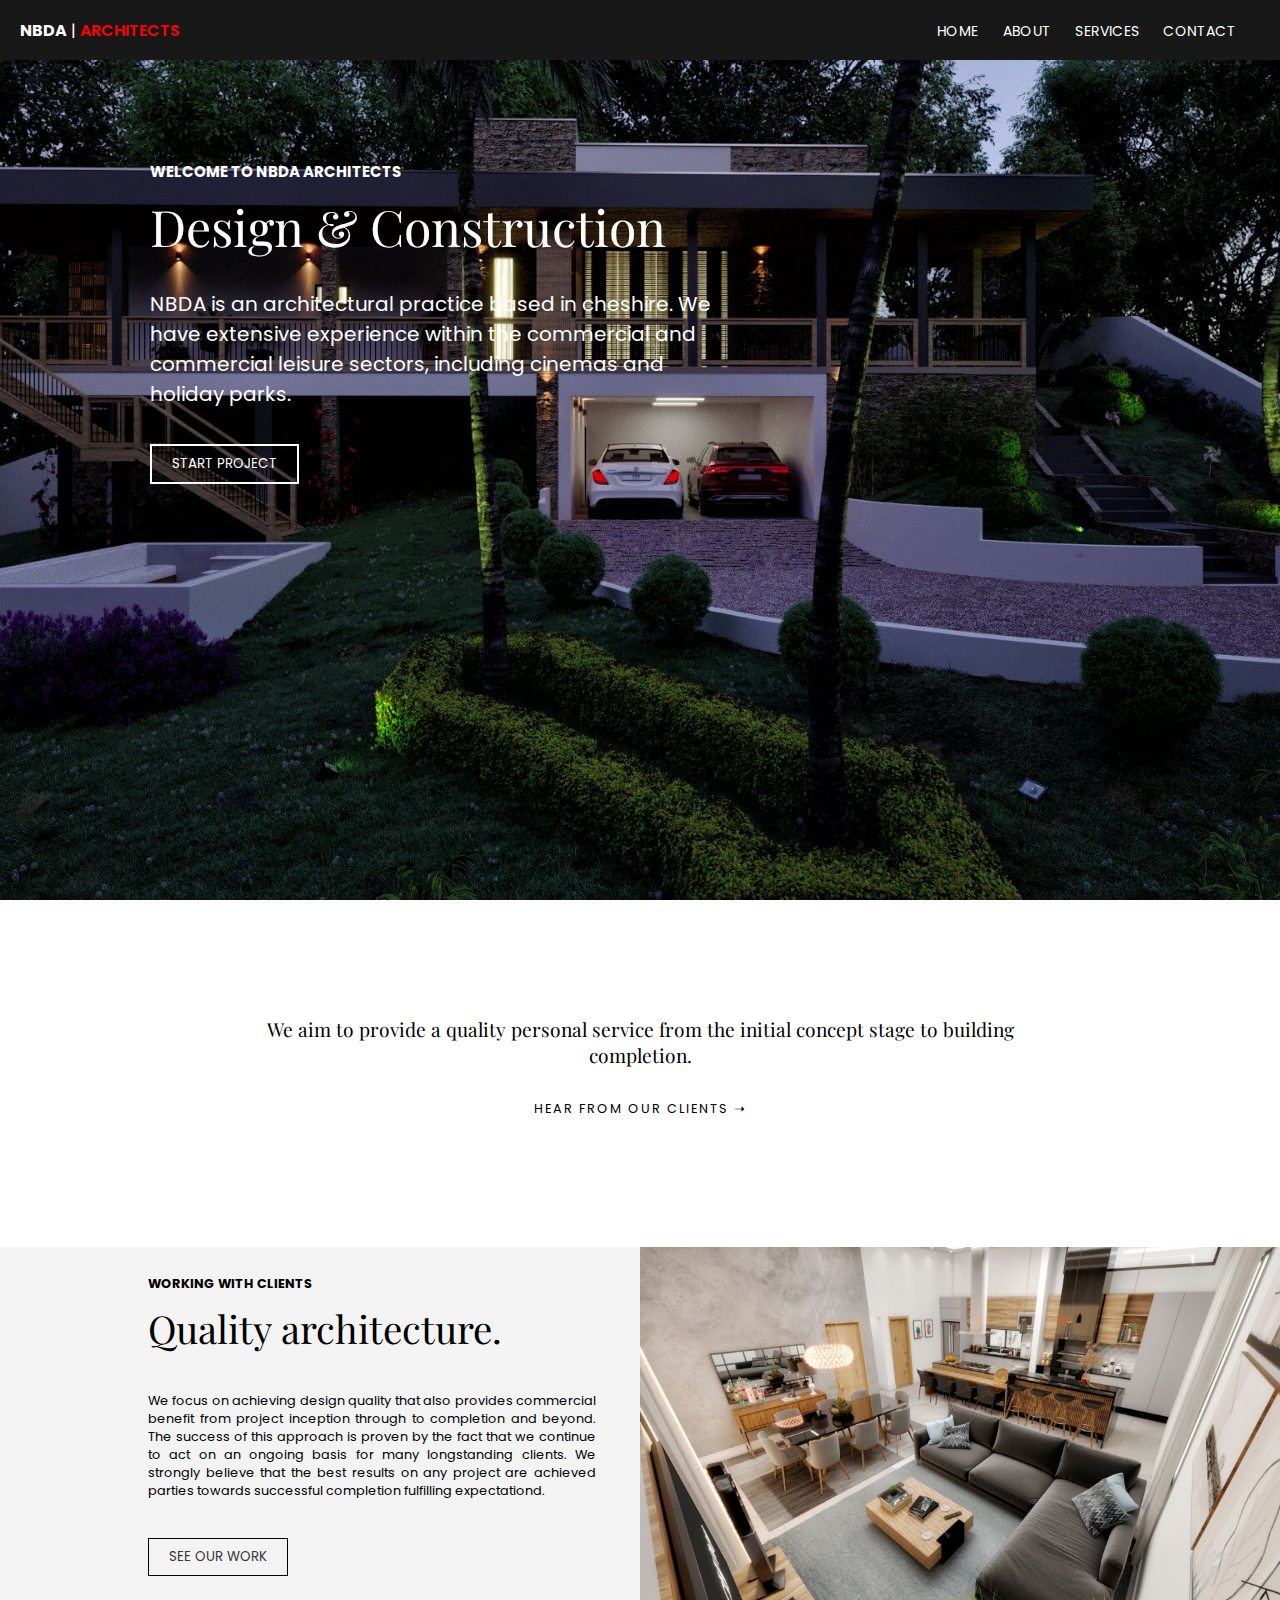
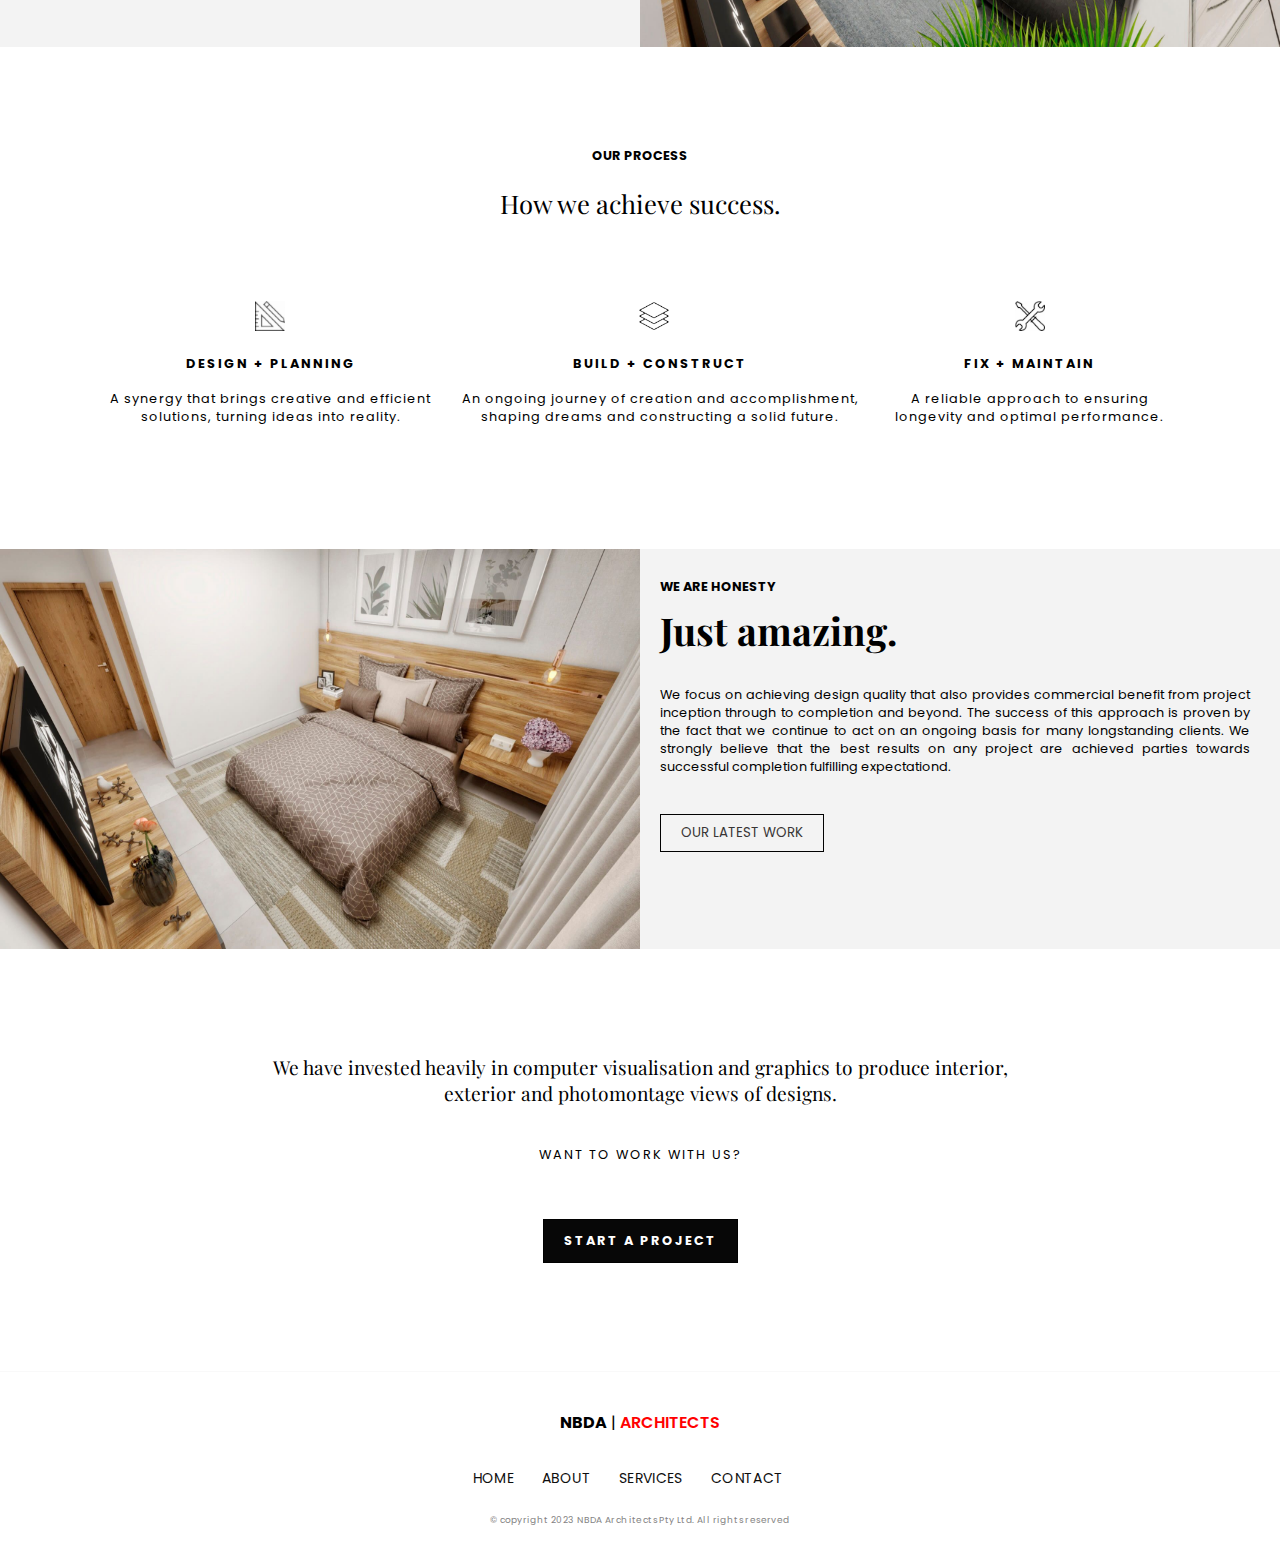
==== index.html @ 4bdbf8d4 "responsive" ====
<!DOCTYPE html>
<html lang="en">
<head>
    <meta charset="UTF-8">
    <meta name="viewport" content="width=device-width, initial-scale=1.0">
    <link rel="stylesheet" href="style.css">
    <script defer src="bt.js"></script>
    <!-- box icons link -->
    <link rel="stylesheet" href="https://cdn.jsdelivr.net/npm/boxicons@latest/css/boxicons.min.css">
    <title>NBDA</title>
</head>
    <body>
        <header>
            <div class="container">
                <section class="logo"><strong>NBDA</strong> | <span>ARCHITECTS</span></section>
                <nav class="nav">
                    <ul class="navlist">
                        <li><a href="index.html">HOME</a></li>
                        <li><a href="about.html">ABOUT</a></li>
                        <li><a href="services.html">SERVICES</a></li>
                        <li><a href="contact.html">CONTACT</a></li>
                    </ul>
                    <div class="bx bx-menu" id="menu-icon"></div>
                    <div class="close-icon" id="close-icon">&#10006;</div>
                </nav>
               
            </div>
            <img class="background-image" src="img/front-casa.jpeg" alt="Imagem de Fundo">

            <section class="hero">
                <h1>WELCOME TO NBDA ARCHITECTS</h1>
                <h2 class="design">Design & Construction </h2>
                <p>
                    NBDA is an architectural practice based in cheshire. We have extensive experience within
                    the commercial and commercial leisure sectors, including cinemas and holiday parks.
                </p>
                <button class="button-nav"  type="button"><a href="contact.html">START PROJECT</a></button>
                
            </section>
        </header>

        <section class="hear-from">
            <h2>We aim to provide a quality personal service from the initial concept stage to building completion.</h2>
            <p><a href="cliente.html">HEAR FROM OUR CLIENTS ➝</a></p>
        </section>

        <section class="working">
            <img src="img/sala.jpeg" alt="sala de estar">
            <div class="text">
                <h1>WORKING WITH CLIENTS</h3>
                <h2 class="a">Quality architecture.</p>
                <p class="b">
                    We focus on achieving design quality that also provides commercial benefit from project inception through to completion and beyond.
                    The success of this approach is proven by the fact that we continue to act on an ongoing basis for many longstanding clients.
                    We strongly believe that the best results on any project are achieved parties towards successful completion fulfilling expectationd.
                </p>
                <button class="latest"><a href="services.html">SEE OUR WORK</a></button>
            </div>
        </section>

        <section class="our-process">
            <h1>OUR PROCESS</h1>
            <h2 class="c">How we achieve success.</h2>

            <div class="container">
                
                <div class="icon">
                    <div class="icon-picture">
                        <img src="img/icon-regu2.jpg" alt="">
                    </div>
                    <div class="icon-info">
                        <h4>DESIGN + PLANNING</h4>
                        <p>A synergy that brings creative and efficient solutions, turning ideas into reality.</p>
                    </div>
                </div>
                <div class="icon">
                    <div class="icon-picture">
                        <img src="img/layers-icon2.jpg" alt="">
                    </div>
                    <div class="icon-info">
                        <h4>BUILD + CONSTRUCT</h4>
                        <p>An ongoing journey of creation and accomplishment, shaping dreams and constructing a solid future.</p>

                    </div>
                </div>
                <div class="icon">
                    <div class="icon-picture">
                        <img src="img/icon-tools2.jpg" alt="">
                    </div>
                    <div class="icon-info">
                        <h4>FIX + MAINTAIN</h4>
                        <p>A reliable approach to ensuring longevity and optimal performance.</p>

                    </div>
                </div>
            </div>
        </section>

        <section class="amazing">
            <img src="img/quarto.jpeg" alt="Quarto">
            <div class="text">
                <h1>WE ARE HONESTY</h3>
                <h2 class="a">Just amazing.</h2>
                <p class="b">
                    We focus on achieving design quality that also provides commercial benefit from project inception through to completion and beyond.
                    The success of this approach is proven by the fact that we continue to act on an ongoing basis for many longstanding clients.
                    We strongly believe that the best results on any project are achieved parties towards successful completion fulfilling expectationd.
                </p>
                <button class="latest"> <a href="services.html">OUR LATEST WORK</a></button>
            </div>
        </section>

        <section class="want">
            <h1>We have invested heavily in computer visualisation and graphics to produce
                interior, exterior and photomontage views of designs.
            </h1>
            <h2 class="c">WANT TO WORK WITH US?</h2>
            <button class="start"><a href="contact.html"><strong>START A PROJECT</strong></a></button>
        </section>
        <footer >
            <hr>
            <div class="footer">
                <section class="logo"><strong>NBDA</strong> | <span>ARCHITECTS</span></section>
                <nav>
                    <ul>
                        <li><a href="index.html">HOME</a></li>
                        <li><a href="about.html">ABOUT</a></li>
                        <li><a href="services.html">SERVICES</a></li>
                        <li><a href="contact.html">CONTACT</a></li>
                            
                    </ul>
                </nav>
            </div>
            <div class="copyright-text">
               &copy; copyright 2023 NBDA Architects Pty Ltd. All rights reserved
            </div>
        </footer>
        

        
        
    </body>
</html>
---- style.css ----
@import url('https://fonts.googleapis.com/css2?family=Playfair+Display&display=swap');
@import url('https://fonts.googleapis.com/css2?family=Poppins:wght@200&display=swap');
@import url('https://fonts.googleapis.com/css2?family=Poppins:wght@200;300&display=swap');



/* Reset de estilos */

body {
    margin: 0;
    font-family: 'Poppins', sans-serif;
  }
  
  /* Container */
  .container {
    max-width: 100%;
    margin: auto;
  }
  
  /* Header */
  header {
    height: 100vh;
  }

  .background-image {
    position: absolute;
    top: 0;
    left: 0;
    width: 100%;
    height: 100%;
    object-fit: cover;
    z-index: -1; 
  }
  header .container {
    display: flex;
    align-items: center;
    justify-content: space-between;
    background-color: #181818;
    height: 60px;
  }
  
  header .logo {
    display: inline-block;
    color: white;
    font-size: 16px;
    margin-left: 20px;

  }
  span{
    color: rgb(255, 0, 0);
    font-weight: 600;
  }
  .bx{
    color: #ffffff;

    
  }
  
  #menu-icon{
    font-size: 42px;
    z-index: 10001;
    cursor: pointer;
    margin-left: 25px;
    display:none;
  }
  #close-icon {
    font-size: 42px;
    position: absolute;
    top: 10px;
    right: 20px;
    display: none;
    color: #fff;
    z-index: 1;
  }
    

  header nav {
    display: inline-block;
    
  }

  
  header nav ul {
    margin: 0 20px;
    padding: 0;
  }
  
  header nav ul li {
    display: inline-block;
  }
  
  header nav ul li a {
    color: white;
    letter-spacing: 0.37px;
    text-decoration: none;
    margin-right: 24px;
    font-size: 14px;
  }
  .right-content{
    display: flex;
    align-items: center;
  }




  header .hero {
    color: white;
    max-width: 590px;
    margin-left: 150px;
  }
  
  header .hero h1 {
    margin-top: 100px;
    font-size: 15px;
  }
  
  header .hero h2.design {
    margin-top: 0;
    font-size: 50px;
    margin-bottom: 29px;
    font-family: 'Playfair Display', serif;
    font-weight: normal;
  }
  
  header .hero p {
    font-size: 20px;
    margin-top: 0;
    margin-bottom: 10px;
  }
  
  header .hero .button-nav {
    color: rgb(57, 54, 54);
    margin-top: 25px;
    padding: 8px 20px;
    border: 2px solid #ffffff;
    cursor: pointer;
    font-family: 'Poppins', sans-serif;
  }
  
  /* Section Hear From */
 
  section.hear-from {
    text-align: center;
    padding: 100px;
    margin: auto;
    width: 800px;
  }
  
  section.hear-from h2 {
    font-size: 1.5vw;
    font-family: 'Playfair Display', serif;
    font-weight: normal;
  }
  
  section.hear-from p {
    font-size: 1vw;
    letter-spacing: 0.80px;
    line-height: 50px;
  }
  
  section.hear-from p a {
    color: black;
    text-decoration: none;
    letter-spacing: 2px;
  }
  
  /*button*/
  button{
    background-color: rgba(255, 255, 255, 0);
    color: rgb(0, 0, 0);
    margin-top: 25px;
    padding: 8px 20px;
    border: 1px solid #010101;
    cursor: pointer;
    font-family: 'Poppins', sans-serif;
}
  
  /* Section Working */
  section.working {
    background: #f3f3f3;
    height: 550px;
  }
  
  section.working img {
    width: 50%;
    height: 100%;
    float: right;
  }
  
  section.working .text {
    text-align: justify;
    margin-left: 10vw;
    width: 35%;
    padding: 20px;
  }
  
  section.working h1 {
    font-size: 1vw;
  }
  
  section.working h2.a {
    font-size: 3vw;
    margin: 0 0 30px;
    font-family: 'Playfair Display', serif;
    font-weight: normal;
  }
  
  section.working p.b {
    font-size: 1vw;
    font-weight: normal;
    font-family: 'Poppins', sans-serif;
  }
  section button.latest  a  {
    text-decoration: none;
    color: rgb(57, 54, 54);

  }

    
  /* Section Our Process */
  section.our-process {
    margin: 100px;
  }
  
  section.our-process h1 {
    text-align: center;
    font-size: 1vw;
    margin: 5px;
  }
  
  section.our-process h2.c {
    font-size: 2vw;
    text-align: center;
    font-family: 'Playfair Display', serif;
    font-weight: normal;
  }
  
  section.our-process .container {
    display: flex;
    align-items: center;
    justify-content: space-between;
  }
  
  section.our-process .icon {
    margin-top: 50px;
    padding: 10px;
  }
  
  section.our-process .icon .icon-picture img {
    width: 30px;
    position: relative;
    padding-left: 45%;
  }
  
  section .icon-info h4 {
    text-align: center;
    font-size: 1vw;
    letter-spacing: 2px;
  }
  
  section .icon-info p {
    text-align: center;
    font-size: 1vw;
    letter-spacing: 1px;
  }
  
  /* Section Amazing */
  section.amazing {
    background: #f3f3f3;
    height: 550px;
    display: flex;
  }
  
  section.amazing img {
    width: 50%;
    height: 100%;
  }
  
  section.amazing .text {
    width: 590px;
    text-align: justify;
    padding: 20px;
  }
  
  section.amazing h1 {
    font-size: 1vw;
  }
  
  section.amazing h2.a {
    font-size: 3vw;
    margin: 0 0 30px;
    font-family: 'Playfair Display', serif;
  }
  
  section.amazing p.b {
    font-size: 1vw;
    font-weight: normal;
  }
  
  /* Section Want */
  section.want {
    margin: auto;
    padding: 100px;
    width: 800px;
    text-align: center;
  }
  
  section.want h1 {
    text-align: center;
    font-size: 1.5vw;
    margin: 5px;
    font-weight: normal;
    font-family: 'Playfair Display', serif;
  }
  
  section.want .c {
    text-align: center;
    font-size: 1vw;
    margin: 5px;
    font-weight: normal;
    letter-spacing: 2px;
    margin-top: 40px;
  }
  button a{
    text-decoration: none;
    color: #ffffff;
  }
  button.start {
    text-decoration: none;
    background-color: rgba(1, 1, 1, 0.978);
    border: 1px solid #010101;
    padding: 12px 20px;
    transition-duration: 0.4s;
    cursor: pointer;
    margin-top: 50px;
    font-size: 1vw;
    letter-spacing: 2px;
    
    
  }
  
  /* Footer */
  footer {
    margin: auto;
    text-align: center;
  }
  
  footer hr {
    border: none;
    border-top: 1px solid #e3e3e339;
  }
  
  footer .logo {
    margin: auto;
    padding: 30px;
  }
  
  footer nav {
    display: inline-block;
  }
  
  footer nav ul {
    margin: 0;
    padding: 0;
  }
  
  footer nav ul li {
    display: inline-block;
  }
  
  footer nav ul li a {
    color: rgb(14, 14, 14);
    letter-spacing: 0.37px;
    text-decoration: none;
    margin-right: 24px;
    font-size: 14px;
  }

  footer .copyright-text {
    color: rgb(132, 131, 131);
    height: 60px;
    display: flex;
    align-items: center;
    justify-content: center;
    font-size: 9px;
    letter-spacing: 0.4px;
    line-height: 22px;
}
 /* services*/
 section.service {
  padding: 10px;
  width: 75vw;
  
}
 .gallery-container{
  display: flex;
  flex-wrap: wrap;
  justify-content: space-evenly;
  gap: 2vw;
  padding: 0 1vw;
 
}
.gallery-items{
  width: 340px;
  height: 300px;
}
.gallery-items img{
  width: 100%;
  height: 100%;
  object-fit: cover;
  border-radius: 5%;
  box-shadow: 5px 5px 5px black;
}
/*ABOUT*/
.about {
  height: 50vh;
}
.background {
  position: absolute;
  top: 0;
  left: 0;
  width: 100%;
  height: 50%;
  object-fit: cover;
  z-index: -1; 

}
header .about {
  color: white;
  margin: auto;
  position: absolute;
  left: 10%;
  top: 20%;
}

header .about h1  {
  z-index: 2;
  font-size: 40px;
  font-family: 'Playfair Display', serif;
  font-weight: normal;
  

}
header .about p {
  font-size: 15px;
  margin-top: 0;
  margin-bottom: 10px;
}
.about-section {
  text-align: center;
  padding: 40px;
}

.about-section h2 {
  font-size: 28px;
  font-weight: bold;
  margin-bottom: 20px;
}

.about-section p {
  font-size: 16px;
  line-height: 1.5;
  margin-bottom: 30px;
}

.values-section {
  margin-top: 40px;
  padding: 20px;
}

.values-section h3 {
  font-size: 24px;
  font-weight: bold;
  margin-bottom: 10px;
}

.values-section ul {
  list-style-type: disc;
  margin-left: 20px;
}

.values-section li {
  font-size: 16px;
  line-height: 1.5;
  margin-bottom: 10px;
}

.services-section {
  margin-top: 40px;
  padding: 20px;
}

.services-section h3 {
  font-size: 24px;
  font-weight: bold;
  margin-bottom: 10px;
}

.services-section ul {
  list-style-type: disc;
  margin-left: 20px;
}

.services-section li {
  font-size: 16px;
  line-height: 1.5;
  margin-bottom: 10px;
}


@media(max-width: 1370px){
  section.working {
    height: 400px;
  }
section.amazing {
  height: 400px;
  }

}
@media(max-width: 1150px){
  header .hero {
    margin-top: 300px;
  }
  header .hero p {
    font-size: 15px;
  }
  section.working .text {
    margin-left: 100px;
  }
}
@media(max-width: 950px){
    #menu-icon{
      display: block;
    }
    .navlist{
      display: none;
      position: absolute;
      width: 100%;
      height: 100vh;
      padding: 100px 50px;
      top: 0;
      right: 0;
      bottom: 0;
      left: 100%;
      flex-direction: column;
      backdrop-filter: blur(32px);
      transition: all .6s ease-in-out;
      z-index: 1;
    }
    .navlist a{
      display: block;
      padding: 0;
      margin: 0px 0px 25px 0px;
      font-size: 1.5rem;
    }
    .navlist{
      left:0;
    }
    
    section.working p.b {
      font-size: 1.4vw;
    }
    section.amazing p.b {
      font-size: 1.4vw;
    }


}

@media(max-width: 920px){

  section.hear-from {
    padding-top: 100px;
    width: 500px;
  }
  section.hear-from h2 {
    font-size: 2.2vw;
  }
  section.hear-from p {
    font-size: 1.2vw;
  }
  section.working h1 {
    font-size: 1.2vw;
  }
  section.our-process h1 {
    font-size: 1.2vw;
  }
  section.our-process h2.c {
    font-size: 2.2vw;
  }
  section .icon-info p {
    font-size: 1.3vw;
  }
  section.amazing h1 {
    font-size: 1.2vw;
  }
  section.want {
    padding-top: 100px;
    width: 500px;
  }
  section.want h1 {
    font-size: 2vw;
  }
  section.want .c {
    font-size: 1.2vw;
}
 

}
@media(max-width: 750px){
  header .container {
    max-width: 100%;
  }
  section.hear-from {
    padding-top: 100px;
    width: 500px;
  }
  section.hear-from p {
    font-size: 1.5vw; 
  }
  section.amazing img {
    width: 60%;
  }
  section.working h1 {
    font-size: 1.5vw;
  }
  section.working p.b {
    font-size: 1.7vw;
  }
  section.working .text {
   margin-left: 0px;
  }
  section.working img {
    width: 60%;
  }
  section.our-process .container {
    display: grid;
  }
  section.our-process h1 {
    font-size: 1.5vw;
  }
  section.our-process h2.c {
    font-size: 2.5vw;
  }
  section.amazing h1 {
    font-size: 1.5vw;
  }
  section .icon-info p {
    font-size: 1.4vw;
  }
  section.amazing p.b {
    font-size: 1.7vw;
  }
  section.want {
    padding-top: 100px;
    width: 500px;
  }
  section.want h1 {
    font-size: 2.5vw;
  }
  section.want .c {
    font-size: 1.5vw;
  }
  button.start {
    font-size: 1.5vw;
  }
}
@media(max-width: 570px){
  header .hero {
    margin-left: 50px;
  }
  section.hear-from {
    width: auto;
  }
  section.hear-from h2 {
    font-size: 2.5vw;
  }
  section.hear-from p {
    font-size: 1.9vw;
  }
  section.working {
    height: 350px;
  }
  button {
    margin-top: 0px;
  }
  section.working .text {
    transform: translateX(15%);
    width: auto;
    padding: 10px;
  }
  section.working img {
    transform: translateX(30%);
    clip-path: inset(0 30% 0 0);
    overflow: hidden;

  }
  section.working h1 {
    font-size: 1.9vw;
  }
  section.working h2.a {
    font-size: 3.5vw;
  }
  section.working p.b {
    font-size: 1.9vw;
  }
  section.our-process h1 {
    font-size: 1.9vw;
  }
  section .icon-info h4 {
    font-size: 1.5vw;
  }
  section .icon-info p {
    font-size: 1.9vw;
  }
  section.amazing {
    height:350px;

  }
  section.amazing h1 {
    font-size: 1.9vw;
  }
  section.amazing h2.a {
    font-size: 3.5vw;
  }
  section.amazing p.b {
    font-size: 1.9vw;
  }
  section.amazing {
    height: 300px;
  }
  section.amazing .text {
    margin-left: -70px;
    width: auto;
    padding: 10px;
  }
  section.amazing img {
    transform: translateX(-30%);
    clip-path: inset(0 0 0 30%);
    overflow: hidden;
    width: 400%;
  }
  section.want {
    width: auto;
  }
  section.want .c {
    font-size: 1.9vw;
  }
}
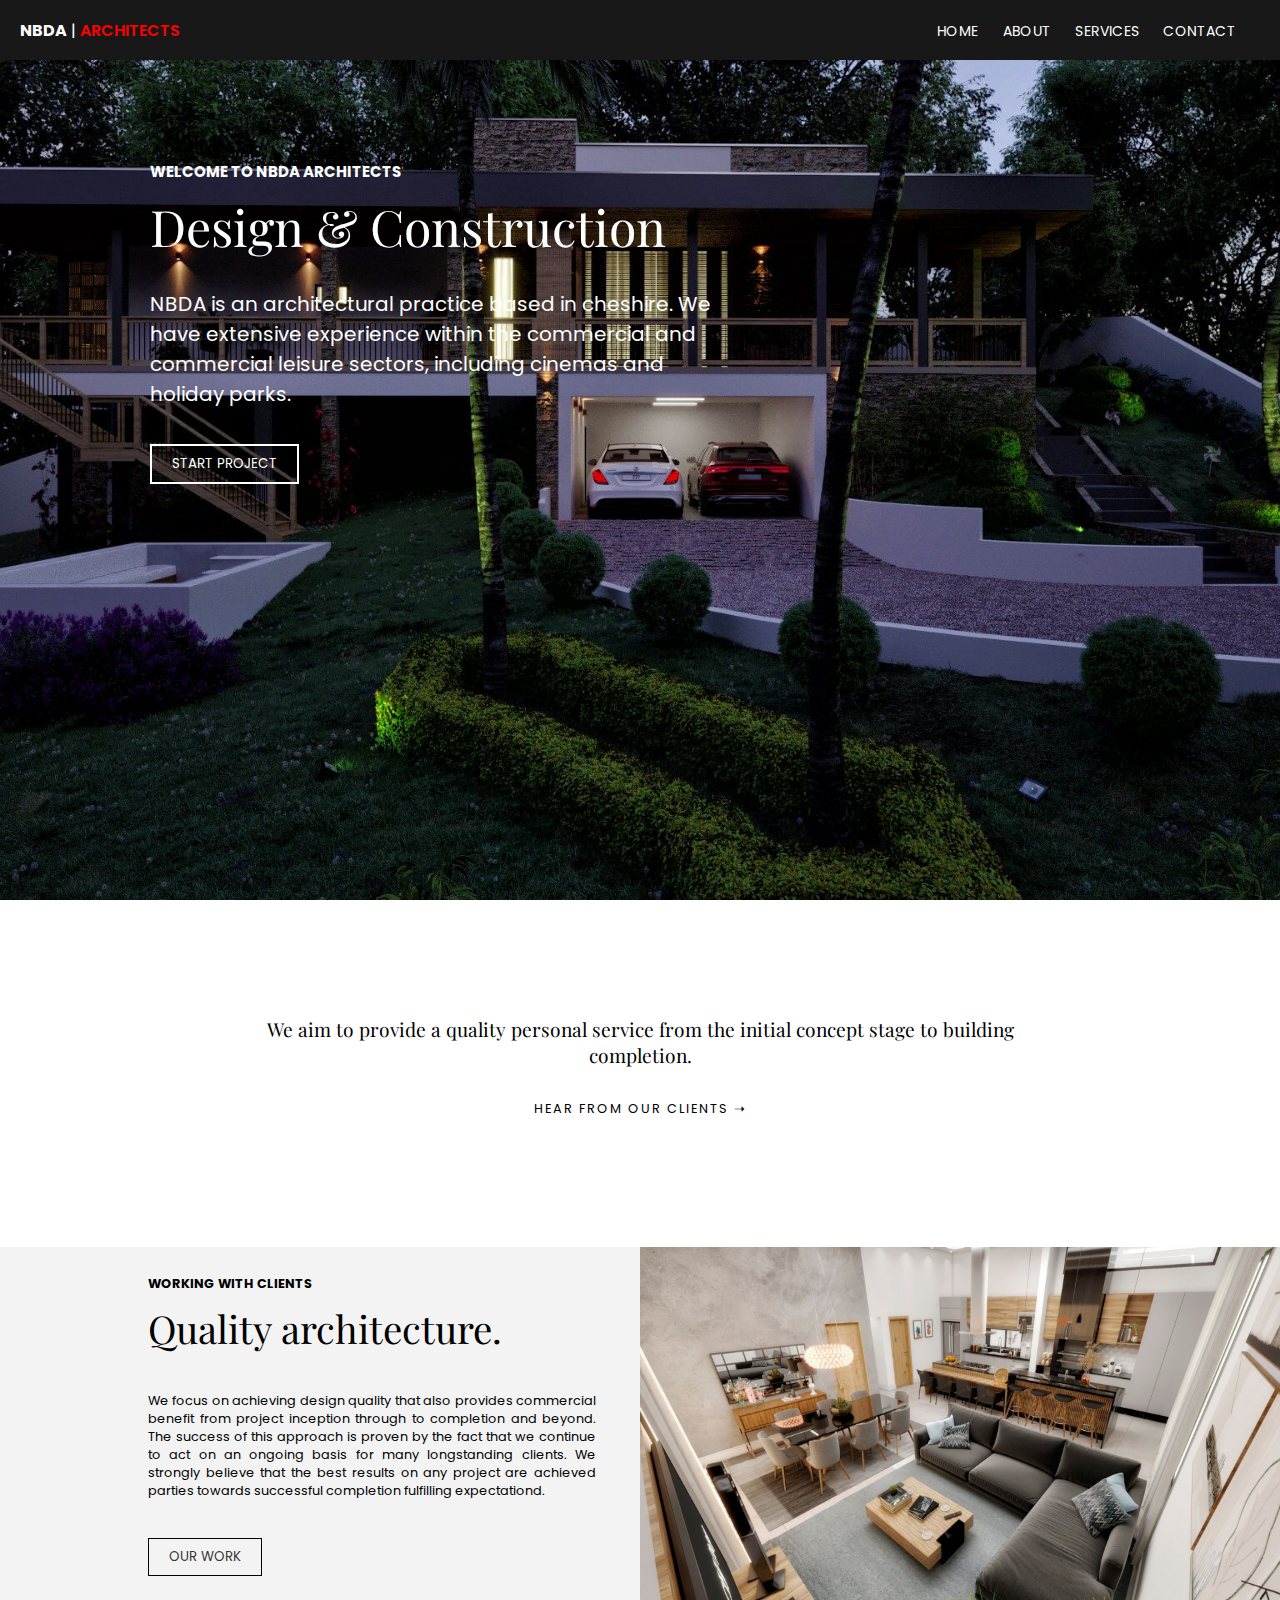
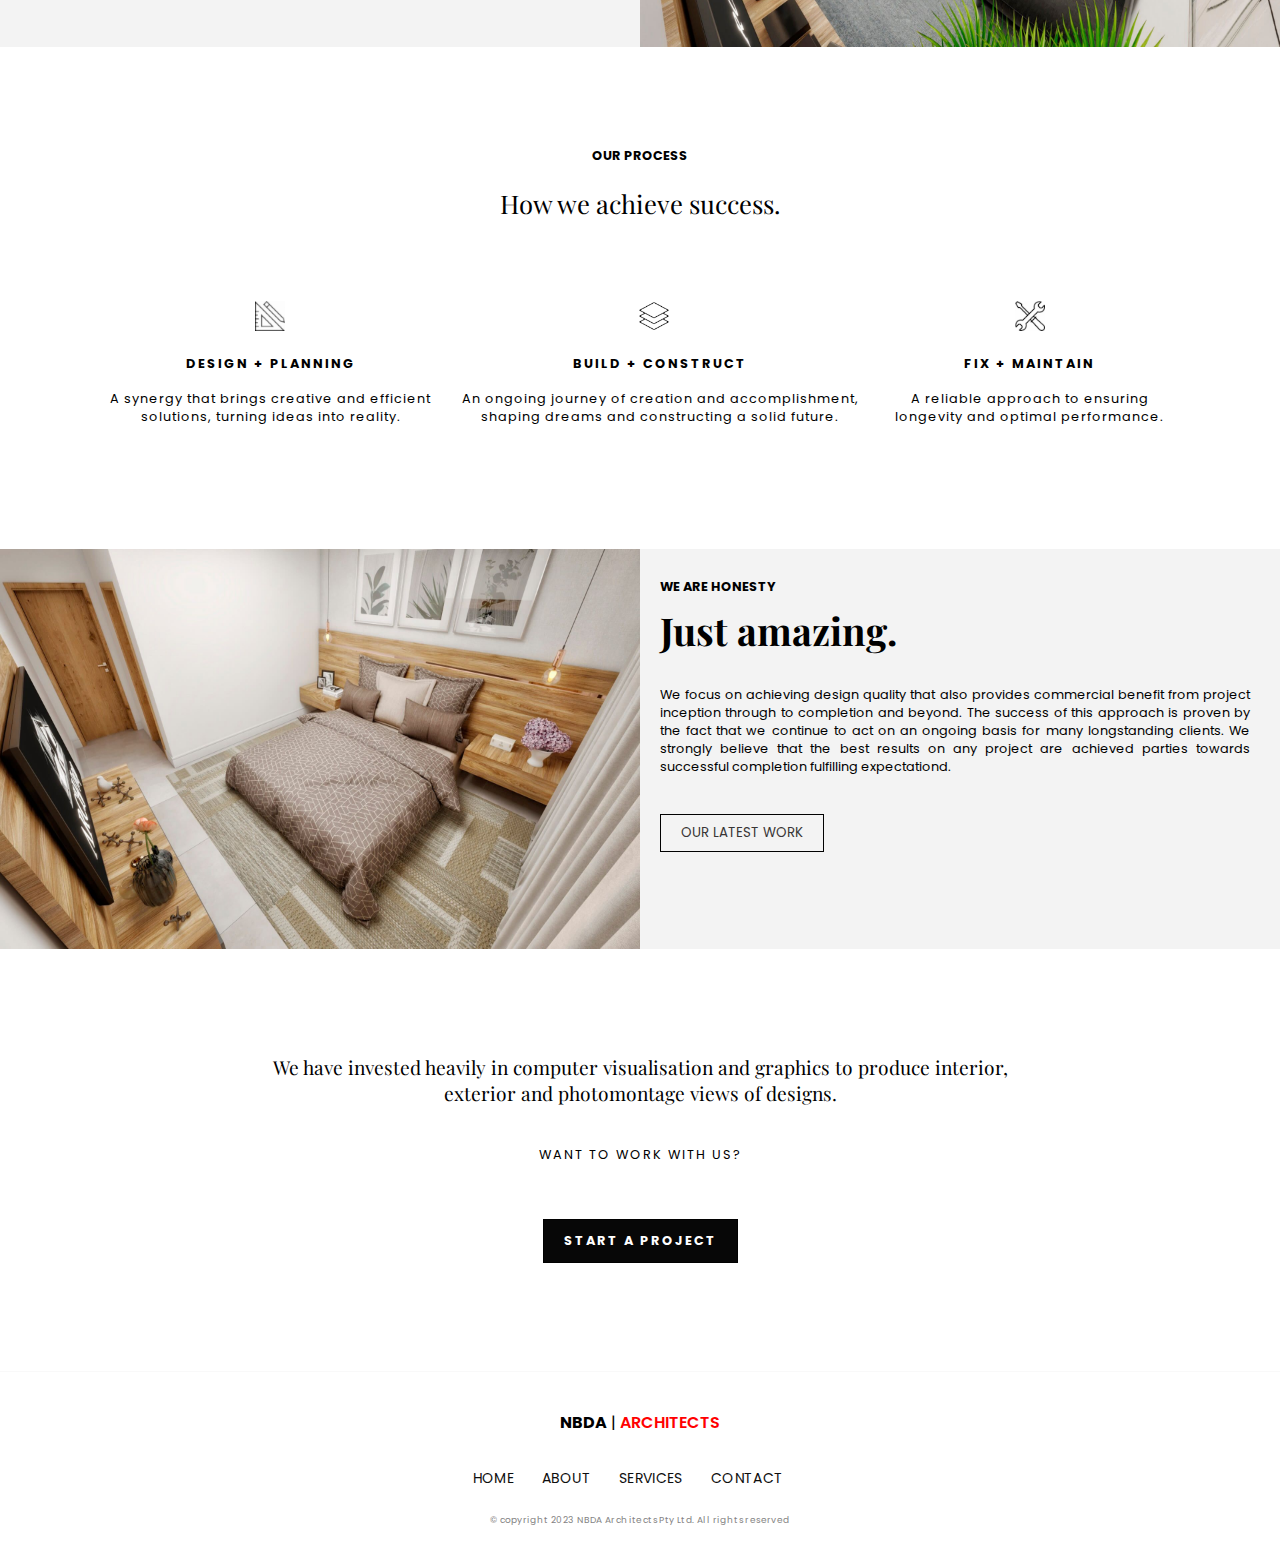
==== commit 604619ff: "apagando see do our" ====
--- a/index.html
+++ b/index.html
@@ -54,7 +54,7 @@
                     The success of this approach is proven by the fact that we continue to act on an ongoing basis for many longstanding clients.
                     We strongly believe that the best results on any project are achieved parties towards successful completion fulfilling expectationd.
                 </p>
-                <button class="latest"><a href="services.html">SEE OUR WORK</a></button>
+                <button class="latest"><a href="services.html">OUR WORK</a></button>
             </div>
         </section>
 
